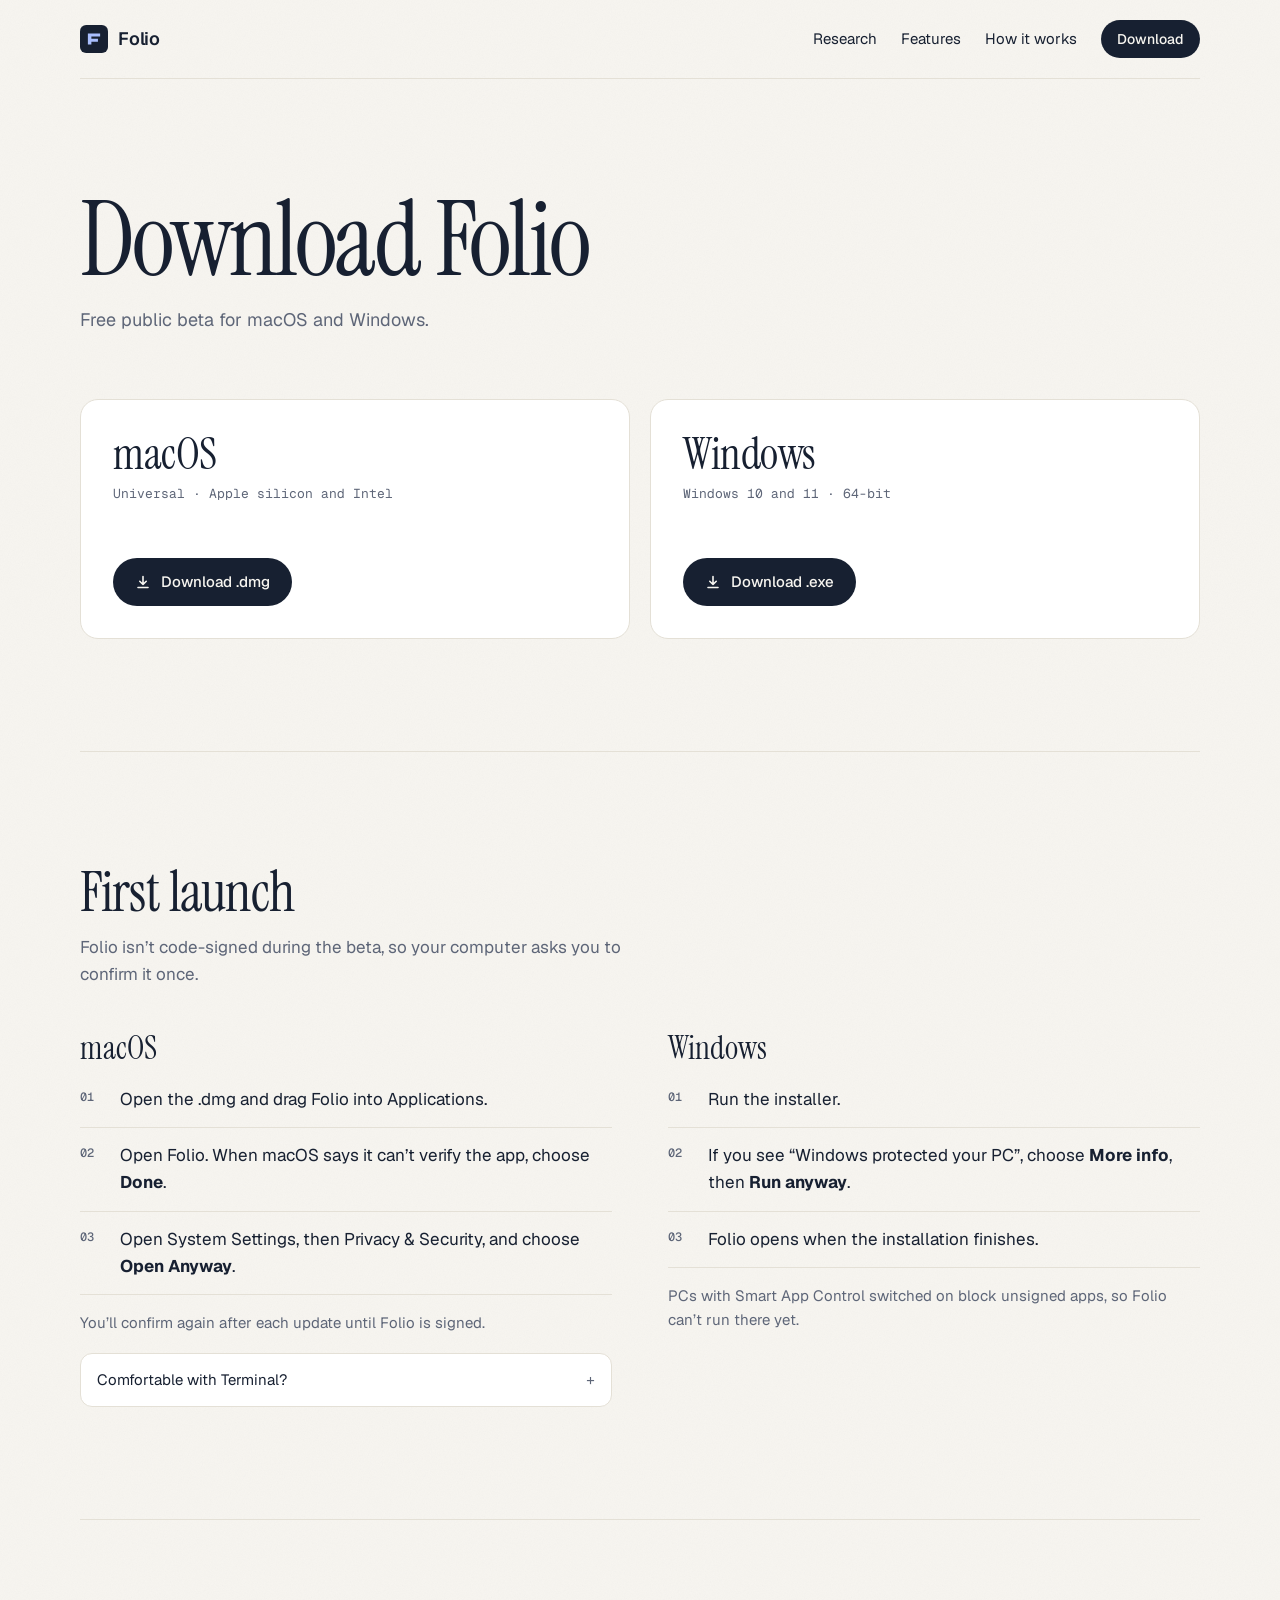
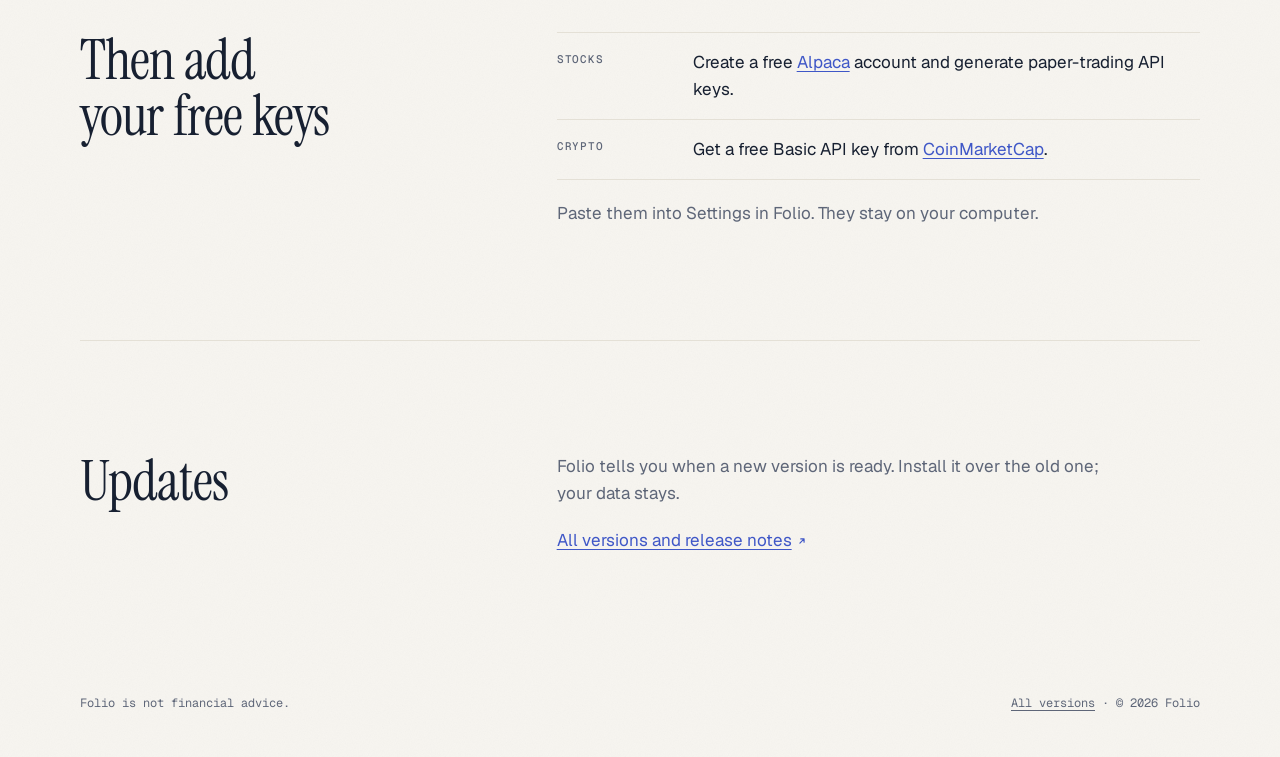
==== download/index.html @ 6aa5f730 "Add Folio website" ====
<!doctype html>
<html lang="en">
  <head>
    <meta charset="utf-8" />
    <meta name="viewport" content="width=device-width, initial-scale=1" />
    <title>Download Folio</title>
    <meta
      name="description"
      content="Download Folio, a free desktop app for tracking stocks and crypto, for macOS or Windows."
    />
    <meta name="theme-color" content="#f7f5f0" />
    <meta property="og:type" content="website" />
    <meta property="og:title" content="Download Folio" />
    <meta
      property="og:description"
      content="Download Folio, a free desktop app for tracking stocks and crypto, for macOS or Windows."
    />
    <link rel="icon" href="../assets/icon.svg" type="image/svg+xml" />
    <link rel="apple-touch-icon" href="../assets/icon-192.png" />
    <link
      rel="preload"
      href="../assets/fonts/instrument-serif-400.woff2"
      as="font"
      type="font/woff2"
      crossorigin
    />
    <link rel="stylesheet" href="../assets/site.css" />
    <script type="module" src="../assets/site.js"></script>
  </head>
  <body>
    <a class="skip" href="#main">Skip to content</a>

    <header class="wrap nav">
      <a class="brand" href="../" aria-label="Folio home">
        <svg viewBox="0 0 512 512" aria-hidden="true">
          <rect width="512" height="512" rx="112" fill="#172031" />
          <path d="M144 356V156h224v56H208v40h120v56H208v48z" fill="#a9befd" />
        </svg>
        <span>Folio</span>
      </a>
      <nav class="nav-links" aria-label="Main">
        <a class="nav-optional" href="../#research">Research</a>
        <a class="nav-optional" href="../#features">Features</a>
        <a href="../#how">How it works</a>
        <a class="btn btn-sm" href="./" aria-current="page">Download</a>
      </nav>
    </header>

    <main id="main">
      <section class="wrap page-head" aria-labelledby="page-title">
        <h1 id="page-title">Download Folio</h1>
        <p>Free public beta for macOS and Windows.</p>
        <p class="mobile-note" data-mobile-note hidden>
          Folio is a desktop app. Open this page on your Mac or PC to download.
        </p>
      </section>

      <section class="wrap" aria-label="Installers">
        <div class="downloads" data-downloads>
          <article class="os-card" data-os="mac" id="mac">
            <p class="os-tag" data-os-tag hidden>For this computer</p>
            <h2>macOS</h2>
            <p class="os-detail">Universal · Apple silicon and Intel</p>
            <a
              class="btn"
              href="https://github.com/Chee19/folio-release/releases/latest/download/Folio-mac-universal.dmg"
            >
              <svg viewBox="0 0 16 16" aria-hidden="true">
                <path d="M8 2.5v8m0 0 3.25-3.25M8 10.5 4.75 7.25M3 13.5h10" />
              </svg>
              Download .dmg
            </a>
          </article>
          <article class="os-card" data-os="windows" id="windows">
            <p class="os-tag" data-os-tag hidden>For this computer</p>
            <h2>Windows</h2>
            <p class="os-detail">Windows 10 and 11 · 64-bit</p>
            <a
              class="btn"
              href="https://github.com/Chee19/folio-release/releases/latest/download/Folio-win-x64.exe"
            >
              <svg viewBox="0 0 16 16" aria-hidden="true">
                <path d="M8 2.5v8m0 0 3.25-3.25M8 10.5 4.75 7.25M3 13.5h10" />
              </svg>
              Download .exe
            </a>
          </article>
        </div>
      </section>

      <section
        class="wrap section"
        id="first-launch"
        aria-labelledby="first-launch-title"
      >
        <h2 class="section-title" id="first-launch-title">First launch</h2>
        <p class="section-lede">
          Folio isn’t code-signed during the beta, so your computer asks you to
          confirm it once.
        </p>
        <div class="steps-grid" data-steps>
          <div data-os="mac">
            <h3>macOS</h3>
            <ol class="steps">
              <li>Open the .dmg and drag Folio into Applications.</li>
              <li>
                Open Folio. When macOS says it can’t verify the app, choose
                <strong>Done</strong>.
              </li>
              <li>
                Open System Settings, then Privacy &amp; Security, and choose
                <strong>Open Anyway</strong>.
              </li>
            </ol>
            <p class="aside">
              You’ll confirm again after each update until Folio is signed.
            </p>
            <details class="terminal">
              <summary>Comfortable with Terminal?</summary>
              <pre><code>xattr -dr com.apple.quarantine /Applications/Folio.app</code></pre>
              <p>Run it after installing, then open Folio as usual.</p>
            </details>
          </div>
          <div data-os="windows">
            <h3>Windows</h3>
            <ol class="steps">
              <li>Run the installer.</li>
              <li>
                If you see “Windows protected your PC”, choose
                <strong>More info</strong>, then <strong>Run anyway</strong>.
              </li>
              <li>Folio opens when the installation finishes.</li>
            </ol>
            <p class="aside">
              PCs with Smart App Control switched on block unsigned apps, so
              Folio can’t run there yet.
            </p>
          </div>
        </div>
      </section>

      <section class="wrap section split" aria-labelledby="keys-title">
        <div class="split-head">
          <h2 class="section-title" id="keys-title">Then add your free keys</h2>
        </div>
        <div class="split-body">
          <ul class="keys">
            <li>
              <span class="label">Stocks</span>
              <span>
                Create a free
                <a href="https://app.alpaca.markets">Alpaca</a> account and
                generate paper-trading API keys.
              </span>
            </li>
            <li>
              <span class="label">Crypto</span>
              <span>
                Get a free Basic API key from
                <a href="https://coinmarketcap.com/api/">CoinMarketCap</a>.
              </span>
            </li>
          </ul>
          <p class="section-lede">
            Paste them into Settings in Folio. They stay on your computer.
          </p>
        </div>
      </section>

      <section class="wrap section split" aria-labelledby="updates-title">
        <div class="split-head">
          <h2 class="section-title" id="updates-title">Updates</h2>
        </div>
        <div class="split-body">
          <p class="section-lede">
            Folio tells you when a new version is ready. Install it over the old
            one; your data stays.
          </p>
          <p class="more">
            <a href="https://github.com/Chee19/folio-release/releases"
              >All versions and release notes<svg
                class="ext"
                viewBox="0 0 12 12"
                aria-hidden="true"
              >
                <path d="M3.5 8.5 8.5 3.5M4.5 3.5h4v4" /></svg
            ></a>
          </p>
        </div>
      </section>
    </main>

    <footer class="wrap footer">
      <p>Folio is not financial advice.</p>
      <p>
        <a href="https://github.com/Chee19/folio-release/releases"
          >All versions</a
        >
        <span aria-hidden="true"> · </span>© 2026 Folio
      </p>
    </footer>
  </body>
</html>
---- assets/site.css ----
@font-face {
  font-family: "Instrument Serif";
  src: url("fonts/instrument-serif-400.woff2") format("woff2");
  font-weight: 400;
  font-style: normal;
  font-display: swap;
}

@font-face {
  font-family: "Instrument Serif";
  src: url("fonts/instrument-serif-400-italic.woff2") format("woff2");
  font-weight: 400;
  font-style: italic;
  font-display: swap;
}

@font-face {
  font-family: "Geist";
  src: url("fonts/geist-variable.woff2") format("woff2");
  font-weight: 100 900;
  font-style: normal;
  font-display: swap;
}

@font-face {
  font-family: "Geist Mono";
  src: url("fonts/geist-mono-variable.woff2") format("woff2");
  font-weight: 100 900;
  font-style: normal;
  font-display: swap;
}

:root {
  --paper: #f7f5f0;
  --card: #ffffff;
  --ink: #172031;
  --ink-soft: #222d44;
  --muted: #5e6678;
  --rule: #e4e0d6;
  --accent: #546fe5;
  --accent-ink: #3f57c7;
  --accent-soft: #a9befd;
  --accent-tint: #eef1fd;
  --gain: #17846a;
  --loss: #b8404f;
  --crypto: #52b8b0;
  --on-ink-muted: #a7b0c2;
  --serif: "Instrument Serif", "Iowan Old Style", Georgia, serif;
  --sans:
    "Geist", ui-sans-serif, system-ui, -apple-system, "Segoe UI", sans-serif;
  --mono: "Geist Mono", ui-monospace, "SF Mono", Menlo, Consolas, monospace;
}

*,
*::before,
*::after {
  box-sizing: border-box;
}

[hidden] {
  display: none !important;
}

html {
  -webkit-text-size-adjust: 100%;
  scroll-behavior: smooth;
}

body {
  margin: 0;
  color: var(--ink);
  background-color: var(--paper);
  /* Faint paper grain as inline SVG so nothing loads from elsewhere. */
  background-image: url("data:image/svg+xml,%3Csvg xmlns='http://www.w3.org/2000/svg' width='180' height='180'%3E%3Cfilter id='n'%3E%3CfeTurbulence type='fractalNoise' baseFrequency='0.85' numOctaves='3' stitchTiles='stitch'/%3E%3CfeColorMatrix type='saturate' values='0'/%3E%3C/filter%3E%3Crect width='100%25' height='100%25' filter='url(%23n)' opacity='0.05'/%3E%3C/svg%3E");
  font: 400 17px/1.6 var(--sans);
  -webkit-font-smoothing: antialiased;
  text-rendering: optimizeLegibility;
}

h1,
h2,
h3,
p,
figure {
  margin: 0;
}

::selection {
  background: var(--accent-soft);
  color: var(--ink);
}

a {
  color: var(--accent-ink);
  text-decoration-thickness: 1px;
  text-underline-offset: 3px;
}

a:hover {
  color: var(--ink);
}

:focus-visible {
  outline: 2px solid var(--accent);
  outline-offset: 3px;
  border-radius: 6px;
}

.wrap {
  width: min(1120px, 100% - 48px);
  margin-inline: auto;
}

.visually-hidden {
  position: absolute;
  width: 1px;
  height: 1px;
  overflow: hidden;
  clip: rect(0 0 0 0);
  white-space: nowrap;
}

.skip {
  position: absolute;
  top: -64px;
  left: 16px;
  z-index: 10;
  padding: 10px 14px;
  border-radius: 10px;
  background: var(--ink);
  color: var(--paper);
  text-decoration: none;
}

.skip:focus {
  top: 16px;
}

/* Navigation */

.nav {
  display: flex;
  align-items: center;
  justify-content: space-between;
  gap: 16px;
  padding: 20px 0;
  border-bottom: 1px solid var(--rule);
}

.brand {
  display: inline-flex;
  align-items: center;
  gap: 10px;
  color: var(--ink);
  font-size: 18px;
  font-weight: 600;
  letter-spacing: -0.01em;
  text-decoration: none;
}

.brand svg {
  width: 28px;
  height: 28px;
}

.nav-links {
  display: flex;
  align-items: center;
  gap: 24px;
}

.nav-links a:not(.btn) {
  color: var(--ink);
  font-size: 15px;
  text-decoration: none;
}

.nav-links a:not(.btn):hover {
  color: var(--accent-ink);
}

/* Buttons and small type */

.btn {
  display: inline-flex;
  align-items: center;
  gap: 10px;
  height: 48px;
  padding: 0 22px;
  border-radius: 999px;
  background: var(--ink);
  color: var(--paper);
  font: 500 15px/1 var(--sans);
  text-decoration: none;
  white-space: nowrap;
  transition:
    transform 0.2s ease,
    background-color 0.2s ease;
}

.btn:hover {
  background: var(--ink-soft);
  color: var(--paper);
  transform: translateY(-1px);
}

.btn svg {
  flex: none;
  width: 16px;
  height: 16px;
}

.btn svg path {
  fill: none;
  stroke: currentColor;
  stroke-width: 1.6;
  stroke-linecap: round;
  stroke-linejoin: round;
}

.btn-sm {
  height: 38px;
  padding: 0 16px;
  font-size: 14px;
}

.btn-light {
  background: var(--paper);
  color: var(--ink);
}

.btn-light:hover {
  background: var(--card);
  color: var(--ink);
}

.eyebrow {
  display: inline-flex;
  align-items: center;
  gap: 8px;
  color: var(--muted);
  font: 500 12px/1 var(--mono);
  letter-spacing: 0.08em;
  text-transform: uppercase;
}

.eyebrow::before {
  content: "";
  width: 6px;
  height: 6px;
  border-radius: 50%;
  background: var(--accent);
}

.label {
  color: var(--muted);
  font: 500 11px/1.4 var(--mono);
  letter-spacing: 0.08em;
  text-transform: uppercase;
}

.ext {
  width: 10px;
  height: 10px;
  margin-left: 5px;
}

.ext path {
  fill: none;
  stroke: currentColor;
  stroke-width: 1.4;
  stroke-linecap: round;
  stroke-linejoin: round;
}

/* Hero */

.hero {
  display: grid;
  grid-template-columns: repeat(12, minmax(0, 1fr));
  column-gap: 24px;
  align-items: end;
  padding: clamp(56px, 10vw, 128px) 0 clamp(48px, 7vw, 88px);
}

.hero-copy {
  grid-column: 1 / span 8;
}

.hero-title {
  margin-top: 22px;
  font: 400 clamp(46px, 8.2vw, 112px) / 0.92 var(--serif);
  letter-spacing: -0.025em;
}

.hero-title em {
  font-style: italic;
}

.hero-side {
  grid-column: 9 / -1;
  padding: 6px 0 10px 28px;
  border-left: 1px solid var(--rule);
}

.lede {
  margin-bottom: 28px;
  color: var(--muted);
  font-size: 18px;
  line-height: 1.55;
}

.cta {
  display: flex;
  flex-wrap: wrap;
  align-items: center;
  gap: 12px 20px;
}

.cta-alt {
  color: var(--ink);
  font-size: 15px;
}

.cta-note {
  margin-top: 16px;
  color: var(--muted);
  font: 400 12px/1.5 var(--mono);
  letter-spacing: 0.02em;
}

.cta-hint {
  margin-top: 14px;
  color: var(--muted);
  font-size: 14px;
}

.mobile-note {
  margin-top: 24px;
  padding: 14px 16px;
  border: 1px solid var(--rule);
  border-radius: 12px;
  background: var(--card);
  font-size: 15px;
}

/* Replica */

.showcase {
  position: relative;
  padding-bottom: clamp(72px, 10vw, 128px);
}

.showcase::before {
  content: "";
  position: absolute;
  inset: 96px 0 0;
  background: repeating-linear-gradient(
    to bottom,
    transparent 0 31px,
    rgba(23, 32, 49, 0.07) 31px 32px
  );
  -webkit-mask-image: linear-gradient(
    to bottom,
    transparent,
    #000 20%,
    #000 75%,
    transparent
  );
  mask-image: linear-gradient(
    to bottom,
    transparent,
    #000 20%,
    #000 75%,
    transparent
  );
  pointer-events: none;
}

.figure {
  position: relative;
  max-width: 940px;
  margin: 0 auto;
}

.replica {
  overflow: hidden;
  border: 1px solid var(--rule);
  border-radius: 18px;
  background: var(--card);
  box-shadow:
    0 1px 0 rgba(23, 32, 49, 0.04),
    0 12px 24px -12px rgba(23, 32, 49, 0.14),
    0 40px 90px -40px rgba(23, 32, 49, 0.4);
}

.replica-bar {
  display: flex;
  align-items: center;
  gap: 8px;
  padding: 12px 16px;
  border-bottom: 1px solid var(--rule);
  background: #fbfaf7;
}

.replica-bar i {
  width: 10px;
  height: 10px;
  border-radius: 50%;
  background: #dedad0;
}

.replica-bar span {
  margin-left: 10px;
  color: var(--muted);
  font: 500 12px/1 var(--mono);
}

.replica-body {
  padding: clamp(20px, 4vw, 36px);
}

.replica-head {
  display: flex;
  flex-wrap: wrap;
  align-items: flex-start;
  justify-content: space-between;
  gap: 20px;
}

.total {
  margin: 10px 0 8px;
  font: 500 clamp(34px, 5vw, 48px) / 1 var(--sans);
  letter-spacing: -0.025em;
  font-variant-numeric: tabular-nums;
}

.priced {
  color: var(--muted);
  font: 400 12px/1 var(--mono);
}

.switch {
  display: inline-flex;
  gap: 2px;
  padding: 4px;
  border: 1px solid var(--rule);
  border-radius: 999px;
  background: var(--paper);
}

.switch button {
  padding: 8px 14px;
  border: 0;
  border-radius: 999px;
  background: transparent;
  color: var(--muted);
  font: 500 13px/1 var(--mono);
  cursor: pointer;
}

.switch button:hover {
  color: var(--ink);
}

.switch button[aria-pressed="true"] {
  background: var(--ink);
  color: var(--paper);
}

.spark {
  display: block;
  width: 100%;
  height: 96px;
  margin: 28px 0 4px;
}

.spark-line {
  fill: none;
  stroke: var(--accent);
  stroke-width: 2;
  vector-effect: non-scaling-stroke;
}

.holdings {
  width: 100%;
  border-collapse: collapse;
  font-variant-numeric: tabular-nums;
}

.holdings th {
  padding: 14px 0 12px;
  border-bottom: 1px solid var(--rule);
  color: var(--muted);
  font: 500 11px/1 var(--mono);
  letter-spacing: 0.08em;
  text-align: left;
  text-transform: uppercase;
}

.holdings td {
  padding: 14px 0;
  border-bottom: 1px solid var(--rule);
  vertical-align: middle;
}

.holdings tbody tr:last-child td {
  border-bottom: 0;
}

.holdings .num {
  padding-left: 16px;
  text-align: right;
}

.sym {
  display: block;
  font: 600 14px/1.3 var(--mono);
}

.name {
  display: block;
  color: var(--muted);
  font-size: 13px;
}

.badge {
  display: inline-flex;
  align-items: center;
  gap: 7px;
  font-size: 13px;
}

.badge::before {
  content: "";
  width: 7px;
  height: 7px;
  border-radius: 50%;
  background: var(--ink);
}

.badge.crypto::before {
  background: var(--crypto);
}

.value {
  font-size: 15px;
  font-weight: 500;
}

.ecb {
  display: inline-block;
  margin-right: 8px;
  padding: 3px 7px;
  border-radius: 999px;
  background: var(--accent-tint);
  color: var(--accent-ink);
  font: 500 10px/1.2 var(--mono);
  letter-spacing: 0.04em;
  vertical-align: 2px;
}

.unknown,
.muted {
  color: var(--muted);
  font-size: 14px;
}

.up,
.down {
  font: 500 14px/1 var(--mono);
}

.up {
  color: var(--gain);
}

.down {
  color: var(--loss);
}

[data-value],
[data-total] {
  transition: opacity 0.16s ease;
}

.is-updating [data-value],
.is-updating [data-total] {
  opacity: 0.2;
}

.caption {
  margin-top: 18px;
  color: var(--muted);
  font: 400 12px/1.5 var(--mono);
  text-align: center;
}

/* Sections */

.section {
  padding: clamp(64px, 9vw, 112px) 0;
  border-top: 1px solid var(--rule);
}

.section-title {
  margin-bottom: 14px;
  font: 400 clamp(38px, 4.6vw, 56px) / 1 var(--serif);
  letter-spacing: -0.015em;
}

.section-lede {
  max-width: 52ch;
  color: var(--muted);
}

/* Progressive: browsers without text-wrap keep normal wrapping. */
.hero-title,
.section-title,
.band h2,
.entry h3 {
  text-wrap: balance;
}

.lede,
.section-lede,
.entry p,
.features p,
.how-steps p {
  text-wrap: pretty;
}

.split {
  display: grid;
  grid-template-columns: repeat(12, minmax(0, 1fr));
  column-gap: 24px;
}

.split-head {
  grid-column: 1 / span 4;
}

.split-body {
  grid-column: 6 / -1;
}

.entries {
  display: grid;
  grid-template-columns: repeat(3, minmax(0, 1fr));
}

.entry {
  padding: 4px 32px 4px 0;
}

.entry + .entry {
  padding-left: 32px;
  border-left: 1px solid var(--rule);
}

.entry-num {
  color: var(--muted);
  font: 500 12px/1 var(--mono);
  letter-spacing: 0.06em;
}

.entry h3 {
  margin: 20px 0 10px;
  font: 400 40px/1 var(--serif);
  letter-spacing: -0.01em;
}

.entry p:last-child {
  max-width: 30ch;
  color: var(--muted);
}

.split-head .eyebrow + .section-title,
.research-copy .eyebrow + .section-title {
  margin-top: 18px;
}

/* Research */

.research {
  display: grid;
  grid-template-columns: repeat(12, minmax(0, 1fr));
  column-gap: 24px;
  align-items: start;
}

.research-copy {
  grid-column: 1 / span 6;
}

.research-points {
  display: grid;
  grid-template-columns: repeat(2, minmax(0, 1fr));
  column-gap: 32px;
  margin: 32px 0 0;
  padding: 0;
  list-style: none;
}

.research-points li {
  padding: 18px 0;
  border-top: 1px solid var(--rule);
}

.research-points h3 {
  margin-bottom: 6px;
  font: 500 17px/1.3 var(--sans);
  letter-spacing: -0.01em;
}

.research-points p {
  color: var(--muted);
  font-size: 15px;
  text-wrap: pretty;
}

.research-note {
  max-width: 62ch;
  margin-top: 20px;
  color: var(--muted);
  font: 400 12px/1.7 var(--mono);
}

.brief {
  grid-column: 8 / -1;
}

.brief-body {
  padding: 24px;
}

.brief-head {
  display: flex;
  align-items: baseline;
  justify-content: space-between;
  margin-bottom: 8px;
}

.brief-tag {
  color: var(--muted);
  font: 400 12px/1 var(--mono);
}

.brief-block {
  padding: 16px 0;
  border-top: 1px solid var(--rule);
}

.brief-regime {
  margin: 8px 0 6px;
  font: italic 400 34px/1 var(--serif);
}

.brief-text {
  color: var(--muted);
  font-size: 14px;
}

.brief-list {
  margin: 10px 0 0;
  padding: 0;
  list-style: none;
}

.brief-list li {
  display: grid;
  grid-template-columns: 48px minmax(0, 1fr);
  padding: 4px 0;
  font-size: 14px;
}

.brief-idea {
  display: flex;
  align-items: flex-start;
  justify-content: space-between;
  gap: 12px;
  margin-top: 10px;
}

.brief-idea-title {
  font-size: 15px;
  font-weight: 500;
}

.brief-add {
  flex: none;
  padding: 5px 10px;
  border-radius: 999px;
  background: var(--accent-tint);
  color: var(--accent-ink);
  font: 500 11px/1.2 var(--mono);
}

.brief-sources {
  padding-top: 14px;
  border-top: 1px solid var(--rule);
  color: var(--muted);
  font: 400 12px/1 var(--mono);
}

/* Features */

.features {
  display: grid;
  grid-template-columns: repeat(2, minmax(0, 1fr));
  column-gap: 40px;
  margin: 0;
  padding: 0;
  border-bottom: 1px solid var(--rule);
  list-style: none;
}

.features li {
  padding: 22px 0;
  border-top: 1px solid var(--rule);
}

.features h3,
.how-steps h3 {
  margin-bottom: 6px;
  font: 500 18px/1.3 var(--sans);
  letter-spacing: -0.01em;
}

.features p,
.how-steps p {
  max-width: 46ch;
  color: var(--muted);
  font-size: 16px;
}

/* How it works */

.how-cta {
  margin-top: 32px;
}

.how-steps {
  margin: 0;
  padding: 0;
  list-style: none;
}

.how-steps li {
  display: grid;
  grid-template-columns: 64px minmax(0, 1fr);
  padding: 26px 0;
  border-top: 1px solid var(--rule);
}

.how-steps li:last-child {
  border-bottom: 1px solid var(--rule);
}

.how-num {
  color: var(--accent-ink);
  font: italic 400 52px/0.85 var(--serif);
}

.hood {
  display: grid;
  grid-column: 1 / -1;
  grid-template-columns: 160px minmax(0, 1fr);
  gap: 24px;
  margin-top: 72px;
  padding-top: 20px;
  border-top: 1px solid var(--rule);
}

.hood .label {
  line-height: 1.9;
}

.hood span:last-child {
  color: var(--muted);
  font: 400 13px/1.8 var(--mono);
}

/* Story */

.story-lead {
  display: block;
  margin-bottom: 10px;
  color: var(--muted);
}

.story-body p {
  max-width: 60ch;
  margin-bottom: 18px;
  font-size: 19px;
  line-height: 1.65;
  text-wrap: pretty;
}

.story-body .story-sign {
  display: flex;
  flex-wrap: wrap;
  align-items: baseline;
  justify-content: space-between;
  gap: 12px 24px;
  margin: 32px 0 0;
  padding-top: 20px;
  border-top: 1px solid var(--rule);
}

.story-link {
  font-weight: 500;
}

.story-sign span {
  font: italic 400 26px/1.2 var(--serif);
}

/* Closing band and footer */

.band {
  background: var(--ink);
  color: var(--paper);
}

.band-inner {
  display: flex;
  flex-wrap: wrap;
  align-items: center;
  justify-content: space-between;
  gap: 28px;
  padding: clamp(64px, 9vw, 112px) 0;
}

.band h2 {
  font: 400 clamp(44px, 6.5vw, 84px) / 1 var(--serif);
  letter-spacing: -0.02em;
}

.band h2 em {
  color: var(--accent-soft);
}

.band-cta {
  display: flex;
  flex-direction: column;
  align-items: flex-start;
  gap: 14px;
}

.band-note {
  color: var(--on-ink-muted);
  font: 400 12px/1.5 var(--mono);
  letter-spacing: 0.02em;
}

.footer {
  display: flex;
  flex-wrap: wrap;
  justify-content: space-between;
  gap: 8px 24px;
  padding: 28px 0 44px;
  color: var(--muted);
  font: 400 12px/1.6 var(--mono);
}

.footer a {
  color: var(--muted);
}

.footer a:hover {
  color: var(--ink);
}

/* Download page */

.page-head {
  padding: clamp(56px, 9vw, 112px) 0 clamp(40px, 6vw, 64px);
}

.page-head h1 {
  margin-bottom: 16px;
  font: 400 clamp(52px, 8.2vw, 104px) / 0.95 var(--serif);
  letter-spacing: -0.025em;
}

.page-head p {
  color: var(--muted);
  font-size: 18px;
}

.downloads {
  display: grid;
  grid-template-columns: repeat(2, minmax(0, 1fr));
  gap: 20px;
  padding-bottom: clamp(64px, 9vw, 112px);
}

.os-card {
  position: relative;
  display: flex;
  flex-direction: column;
  min-height: 240px;
  padding: 32px;
  border: 1px solid var(--rule);
  border-radius: 18px;
  background: var(--card);
}

.os-card.is-recommended {
  border-color: var(--accent);
  box-shadow: 0 0 0 4px var(--accent-tint);
}

.os-card h2 {
  margin-bottom: 8px;
  font: 400 44px/1 var(--serif);
  letter-spacing: -0.01em;
}

.os-detail {
  margin-bottom: 24px;
  color: var(--muted);
  font: 400 13px/1.5 var(--mono);
}

.os-card .btn {
  align-self: flex-start;
  margin-top: auto;
}

.os-tag {
  position: absolute;
  top: 22px;
  right: 24px;
  color: var(--accent-ink);
  font: 500 11px/1 var(--mono);
  letter-spacing: 0.06em;
  text-transform: uppercase;
}

.steps-grid {
  display: grid;
  grid-template-columns: repeat(2, minmax(0, 1fr));
  gap: 56px;
  margin-top: 44px;
}

.steps-grid h3 {
  margin-bottom: 8px;
  font: 400 32px/1 var(--serif);
}

.steps {
  margin: 0;
  padding: 0;
  list-style: none;
  counter-reset: step;
}

/* Not a grid: inline bold labels would each become their own grid cell. */
.steps li {
  position: relative;
  padding: 14px 0 14px 40px;
  border-bottom: 1px solid var(--rule);
  counter-increment: step;
}

.steps li::before {
  content: counter(step, decimal-leading-zero);
  position: absolute;
  top: 14px;
  left: 0;
  color: var(--muted);
  font: 500 12px/1.9 var(--mono);
}

.aside {
  margin-top: 16px;
  color: var(--muted);
  font-size: 15px;
}

.terminal {
  margin-top: 18px;
  border: 1px solid var(--rule);
  border-radius: 12px;
  background: var(--card);
}

.terminal summary {
  display: flex;
  justify-content: space-between;
  padding: 14px 16px;
  cursor: pointer;
  font-size: 15px;
  list-style: none;
}

.terminal summary::-webkit-details-marker {
  display: none;
}

.terminal summary::after {
  content: "+";
  color: var(--muted);
  font-family: var(--mono);
}

.terminal[open] summary::after {
  content: "\2212";
}

.terminal pre {
  margin: 0 16px;
  padding: 14px 16px;
  overflow-x: auto;
  border-radius: 10px;
  background: var(--ink);
  color: var(--paper);
  font: 400 13px/1.5 var(--mono);
}

.terminal p {
  margin: 12px 16px 16px;
  color: var(--muted);
  font-size: 14px;
}

.keys {
  margin: 0 0 20px;
  padding: 0;
  list-style: none;
}

.keys li {
  display: grid;
  grid-template-columns: 112px minmax(0, 1fr);
  gap: 24px;
  padding: 16px 0;
  border-bottom: 1px solid var(--rule);
}

.keys li:first-child {
  border-top: 1px solid var(--rule);
}

.keys .label {
  line-height: 1.9;
}

.more {
  margin-top: 20px;
}

/* Responsive */

@media (max-width: 900px) {
  .hero-copy,
  .hero-side,
  .split-head,
  .split-body {
    grid-column: 1 / -1;
  }

  .hero-side {
    margin-top: 32px;
    padding: 0;
    border-left: 0;
  }

  .split-body {
    margin-top: 28px;
  }

  .research-copy,
  .brief {
    grid-column: 1 / -1;
  }

  .brief {
    margin-top: 44px;
  }
}

@media (max-width: 820px) {
  .entries {
    grid-template-columns: 1fr;
  }

  .entry,
  .entry + .entry {
    padding: 28px 0;
    border-left: 0;
  }

  .entry:first-child {
    padding-top: 0;
  }

  .entry + .entry {
    border-top: 1px solid var(--rule);
  }
}

@media (max-width: 720px) {
  .downloads,
  .steps-grid {
    grid-template-columns: 1fr;
  }

  .steps-grid {
    gap: 40px;
  }

  .nav-links {
    gap: 16px;
  }
}

@media (max-width: 640px) {
  .col-type {
    display: none;
  }

  .ecb {
    display: block;
    width: fit-content;
    margin: 0 0 4px auto;
  }

  .keys li,
  .hood {
    grid-template-columns: 1fr;
    gap: 4px;
  }

  .features,
  .research-points {
    grid-template-columns: 1fr;
  }
}

/* Three text links plus the button overflow a phone-width bar. */
@media (max-width: 560px) {
  .nav-optional {
    display: none;
  }
}

@media (prefers-reduced-motion: reduce) {
  html {
    scroll-behavior: auto;
  }

  .btn,
  [data-value],
  [data-total] {
    transition: none;
  }

  .btn:hover {
    transform: none;
  }
}
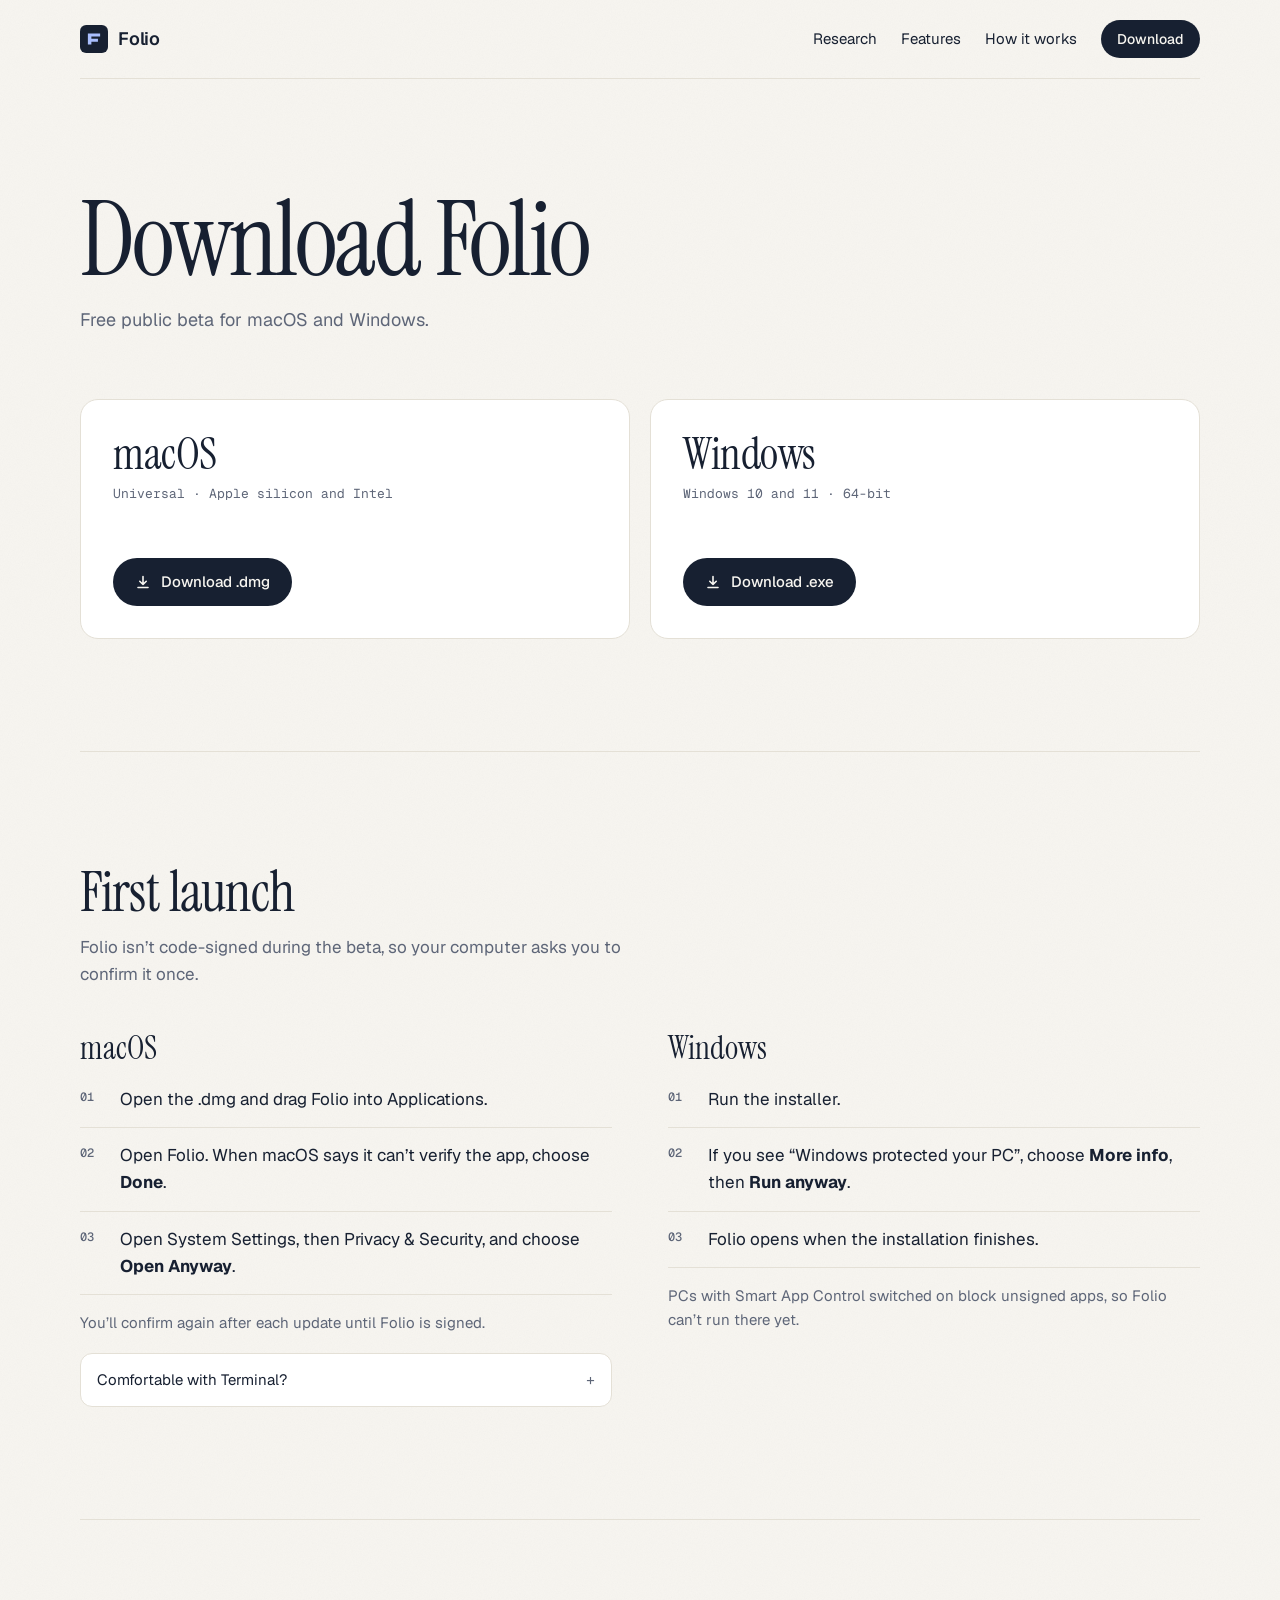
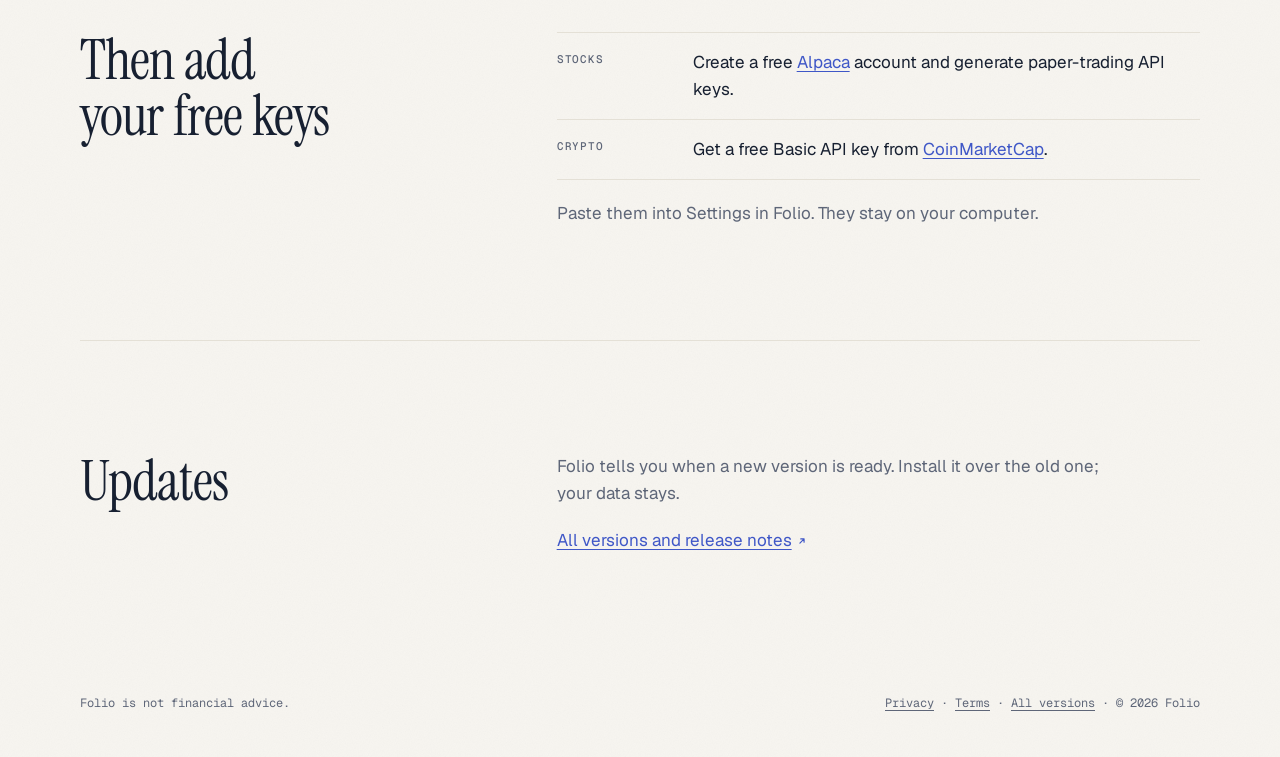
==== commit fc83ba68: "Add privacy notice and terms of use The privacy notice names Sean as responsible for sign-up data an" ====
--- a/download/index.html
+++ b/download/index.html
@@ -193,11 +193,58 @@
     <footer class="wrap footer">
       <p>Folio is not financial advice.</p>
       <p>
+        <a href="../privacy/">Privacy</a>
+        <span aria-hidden="true"> · </span>
+        <a href="../terms/">Terms</a>
+        <span aria-hidden="true"> · </span>
         <a href="https://github.com/Chee19/folio-release/releases"
           >All versions</a
         >
         <span aria-hidden="true"> · </span>© 2026 Folio
       </p>
     </footer>
+
+    <dialog class="gate" data-gate aria-labelledby="gate-title">
+      <form class="gate-form">
+        <h2 id="gate-title">Join the Folio beta</h2>
+        <p class="gate-lede">Your download starts as soon as you send this.</p>
+        <label>
+          Name
+          <input name="name" autocomplete="name" required />
+        </label>
+        <label>
+          Email
+          <input name="email" type="email" autocomplete="email" required />
+        </label>
+        <label class="gate-check">
+          <input name="newsletter" type="checkbox" />
+          Also send me the Folio newsletter and marketing emails
+        </label>
+        <input
+          name="botcheck"
+          type="checkbox"
+          tabindex="-1"
+          autocomplete="off"
+          hidden
+        />
+        <p class="gate-note">
+          We’ll email you beta updates and the occasional feedback survey.
+          Unsubscribe any time.
+          <a href="../privacy/">How we use your details</a>
+        </p>
+        <p class="gate-note">
+          By downloading, you accept the <a href="../terms/">terms of use</a>.
+        </p>
+        <p class="gate-error" data-gate-error role="alert" hidden>
+          That didn’t send. Check your connection and try again.
+        </p>
+        <div class="gate-actions">
+          <button class="btn" type="submit">Download</button>
+          <button class="gate-close" type="button" data-gate-close>
+            Not now
+          </button>
+        </div>
+      </form>
+    </dialog>
   </body>
 </html>
--- a/assets/site.css
+++ b/assets/site.css
@@ -1153,6 +1153,129 @@
   margin-top: 20px;
 }
 
+/* Privacy notice */
+
+.prose {
+  padding-bottom: clamp(64px, 9vw, 112px);
+}
+
+.prose > * {
+  max-width: 68ch;
+}
+
+.prose h2 {
+  margin: 48px 0 14px;
+  font: 400 34px/1.1 var(--serif);
+  letter-spacing: -0.01em;
+}
+
+.prose p,
+.prose ul {
+  margin: 0 0 14px;
+}
+
+.prose ul {
+  padding-left: 1.2em;
+}
+
+.prose li + li {
+  margin-top: 8px;
+}
+
+/* Download form */
+
+.gate {
+  width: min(440px, 100% - 32px);
+  padding: 32px;
+  border: 1px solid var(--rule);
+  border-radius: 18px;
+  background: var(--card);
+  color: var(--ink);
+}
+
+.gate::backdrop {
+  background: rgb(23 32 49 / 0.5);
+}
+
+.gate-form {
+  display: grid;
+  gap: 16px;
+}
+
+.gate h2 {
+  font: 400 36px/1 var(--serif);
+  letter-spacing: -0.01em;
+}
+
+.gate-lede,
+.gate-note {
+  color: var(--muted);
+  font-size: 15px;
+}
+
+.gate label {
+  display: grid;
+  gap: 6px;
+  font-size: 15px;
+}
+
+.gate input:not([type="checkbox"]) {
+  height: 46px;
+  padding: 0 14px;
+  border: 1px solid var(--rule);
+  border-radius: 10px;
+  background: var(--paper);
+  color: var(--ink);
+  font: inherit;
+}
+
+.gate .gate-check {
+  display: flex;
+  align-items: center;
+  gap: 10px;
+}
+
+.gate-check input {
+  width: 18px;
+  height: 18px;
+  margin: 0;
+  accent-color: var(--accent-ink);
+}
+
+.gate-error {
+  color: var(--loss);
+  font-size: 15px;
+}
+
+.gate-actions {
+  display: flex;
+  align-items: center;
+  gap: 20px;
+}
+
+.gate .btn {
+  border: 0;
+  cursor: pointer;
+}
+
+.gate .btn:disabled {
+  opacity: 0.6;
+  cursor: progress;
+}
+
+.gate-close {
+  padding: 0;
+  border: 0;
+  background: none;
+  color: var(--muted);
+  font: inherit;
+  cursor: pointer;
+}
+
+.gate-close:hover {
+  color: var(--ink);
+}
+
 /* Responsive */
 
 @media (max-width: 900px) {
